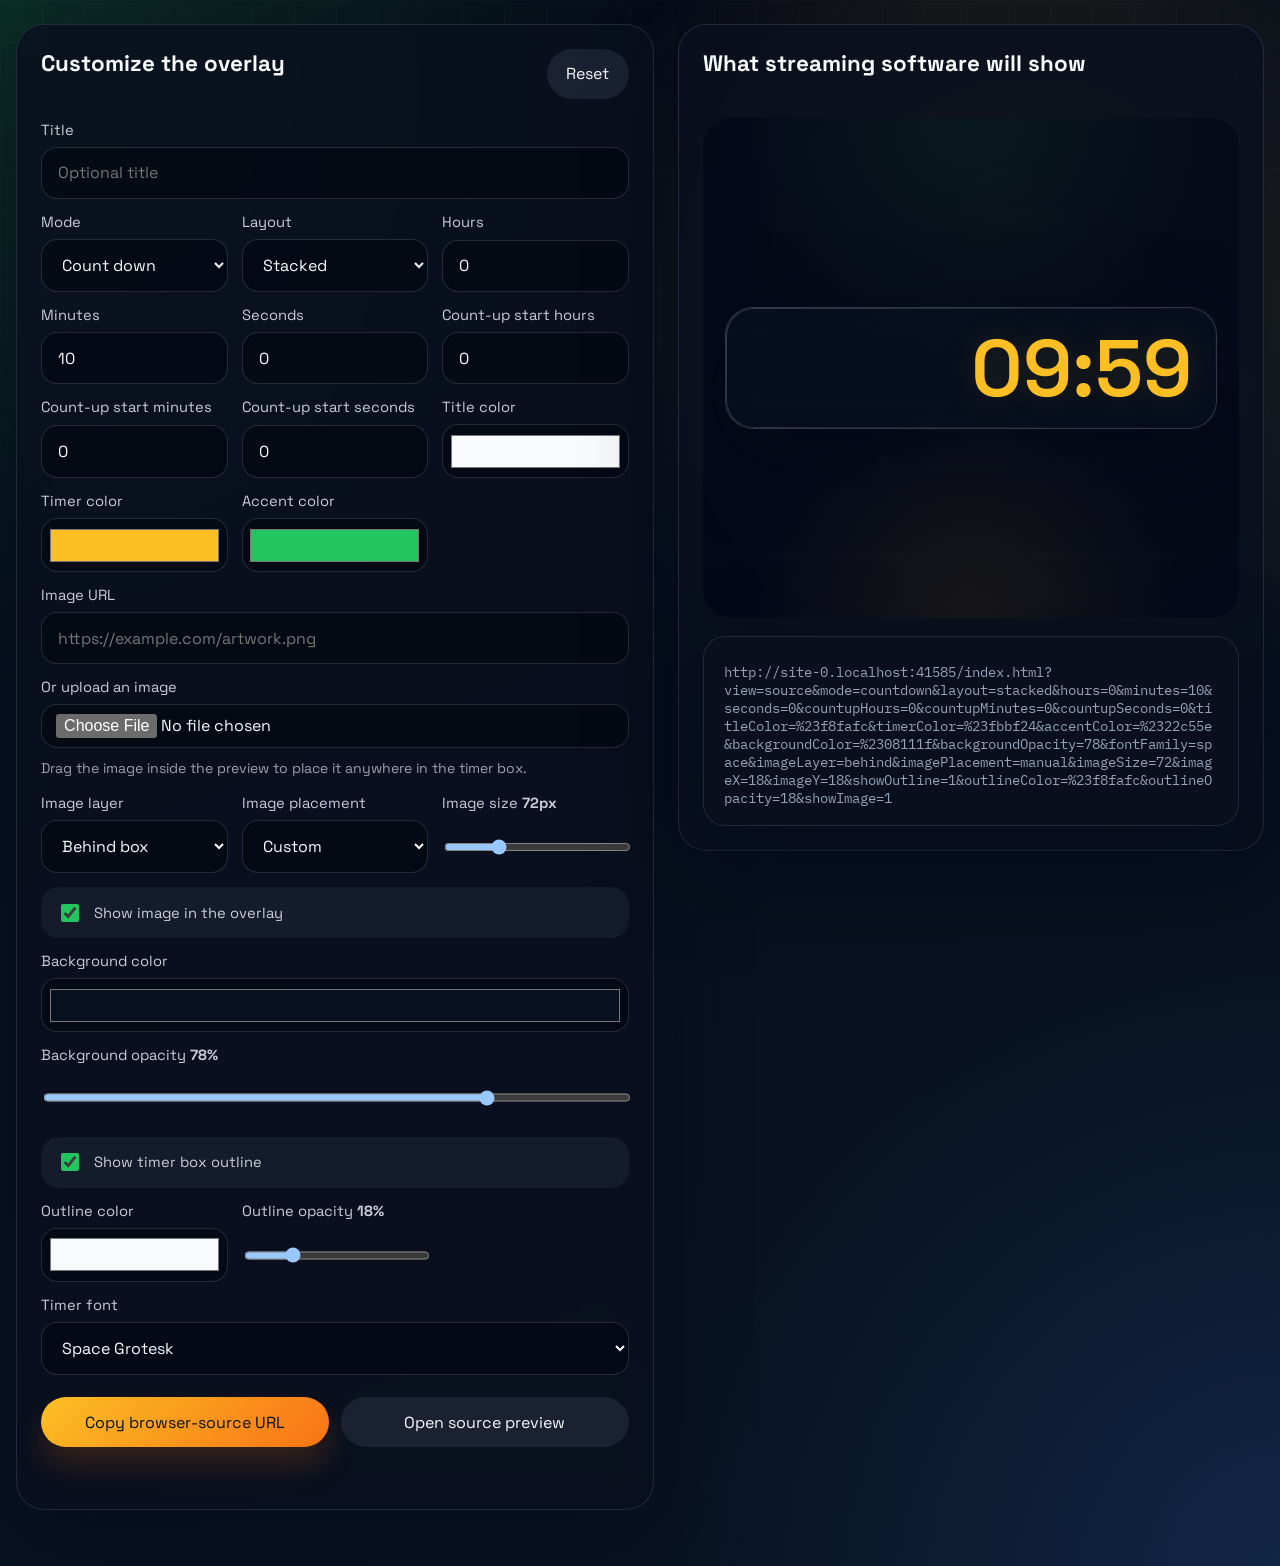
==== index.html @ baf6d39a "Add Stream Timer widget with customizable settings and styles - Created index.html for the main appl" ====
<!DOCTYPE html>
<html lang="en">
  <head>
    <meta charset="UTF-8" />
    <meta name="viewport" content="width=device-width, initial-scale=1.0" />
    <title>Stream Timer</title>
    <meta
      name="description"
      content="Design a stream timer, preview the browser source, and copy a shareable URL for streaming software."
    />
    <link rel="stylesheet" href="styles.css" />
    <script defer src="app.js"></script>
  </head>
  <body>
    <div class="page-shell">
      <main class="workspace" id="helperView">
        <section class="panel controls">
          <div class="panel-heading">
            <div>
              <h2>Customize the overlay</h2>
            </div>
            <button class="ghost-button" id="resetButton" type="button">Reset</button>
          </div>

          <form class="controls-grid" id="timerForm">
            <label class="field field-wide">
              <span>Title</span>
              <input id="titleInput" name="title" type="text" maxlength="60" placeholder="Optional title" />
            </label>

            <label class="field">
              <span>Mode</span>
              <select id="modeInput" name="mode">
                <option value="countdown">Count down</option>
                <option value="countup">Count up</option>
              </select>
            </label>

            <label class="field">
              <span>Layout</span>
              <select id="layoutInput" name="layout">
                <option value="stacked">Stacked</option>
                <option value="split">Split</option>
                <option value="compact">Compact</option>
              </select>
            </label>

            <label class="field">
              <span>Hours</span>
              <input id="hoursInput" name="hours" type="number" min="0" max="24" value="0" />
            </label>

            <label class="field">
              <span>Minutes</span>
              <input id="minutesInput" name="minutes" type="number" min="0" max="59" value="10" />
            </label>

            <label class="field">
              <span>Seconds</span>
              <input id="secondsInput" name="seconds" type="number" min="0" max="59" value="0" />
            </label>

            <label class="field">
              <span>Count-up start hours</span>
              <input id="countupHoursInput" name="countupHours" type="number" min="0" max="24" value="0" />
            </label>

            <label class="field">
              <span>Count-up start minutes</span>
              <input id="countupMinutesInput" name="countupMinutes" type="number" min="0" max="59" value="0" />
            </label>

            <label class="field">
              <span>Count-up start seconds</span>
              <input id="countupSecondsInput" name="countupSeconds" type="number" min="0" max="59" value="0" />
            </label>

            <label class="field">
              <span>Title color</span>
              <input id="titleColorInput" name="titleColor" type="color" value="#f8fafc" />
            </label>

            <label class="field">
              <span>Timer color</span>
              <input id="timerColorInput" name="timerColor" type="color" value="#fbbf24" />
            </label>

            <label class="field">
              <span>Accent color</span>
              <input id="accentColorInput" name="accentColor" type="color" value="#22c55e" />
            </label>

            <label class="field field-wide">
              <span>Image URL</span>
              <input
                id="imageUrlInput"
                name="imageUrl"
                type="url"
                placeholder="https://example.com/artwork.png"
              />
            </label>

            <label class="field field-wide upload-field">
              <span>Or upload an image</span>
              <input id="imageFileInput" name="imageFile" type="file" accept="image/*" />
            </label>

            <p class="field-hint field-wide">Drag the image inside the preview to place it anywhere in the timer box.</p>

            <label class="field">
              <span>Image layer</span>
              <select id="imageLayerInput" name="imageLayer">
                <option value="behind">Behind box</option>
                <option value="front">In front of box</option>
              </select>
            </label>

            <label class="field">
              <span>Image placement</span>
              <select id="imagePlacementInput" name="imagePlacement">
                <option value="manual">Custom</option>
                <option value="center">Centered</option>
                <option value="top-left">Top left</option>
                <option value="top-right">Top right</option>
                <option value="bottom-left">Bottom left</option>
                <option value="bottom-right">Bottom right</option>
              </select>
            </label>

            <label class="field">
              <span>Image size <strong id="imageSizeValue">72px</strong></span>
              <input id="imageSizeInput" name="imageSize" type="range" min="24" max="240" value="72" />
            </label>

            <label class="field field-wide toggle-field">
              <input id="showImageInput" name="showImage" type="checkbox" checked />
              <span>Show image in the overlay</span>
            </label>

            <label class="field field-wide">
              <span>Background color</span>
              <input id="backgroundColorInput" name="backgroundColor" type="color" value="#08111f" />
            </label>

            <label class="field field-wide">
              <span>Background opacity <strong id="backgroundOpacityValue">78%</strong></span>
              <input id="backgroundOpacityInput" name="backgroundOpacity" type="range" min="0" max="100" value="78" />
            </label>

            <label class="field field-wide toggle-field">
              <input id="showOutlineInput" name="showOutline" type="checkbox" checked />
              <span>Show timer box outline</span>
            </label>

            <label class="field">
              <span>Outline color</span>
              <input id="outlineColorInput" name="outlineColor" type="color" value="#f8fafc" />
            </label>

            <label class="field">
              <span>Outline opacity <strong id="outlineOpacityValue">18%</strong></span>
              <input id="outlineOpacityInput" name="outlineOpacity" type="range" min="0" max="100" value="18" />
            </label>

            <label class="field field-wide">
              <span>Timer font</span>
              <select id="fontFamilyInput" name="fontFamily">
                <option value="space">Space Grotesk</option>
                <option value="pokemon">Pokemon-style pixel</option>
                <option value="display">Bold display</option>
              </select>
            </label>
          </form>

          <div class="action-row">
            <button class="primary-button" id="copyUrlButton" type="button">Copy browser-source URL</button>
            <button class="secondary-button" id="openSourceButton" type="button">Open source preview</button>
          </div>
          <p class="feedback" id="copyFeedback" aria-live="polite"></p>
        </section>

        <section class="panel preview-panel">
          <div class="panel-heading">
            <h2>What streaming software will show</h2>
          </div>

          <div class="preview-frame">
            <div class="timer-stage" id="previewStage">
              <img id="previewImage" class="widget-image" alt="Overlay artwork preview" />
              <article class="timer-widget stacked" id="previewWidget" aria-label="Timer preview">
                <div class="widget-copy">
                  <h3 id="previewTitle"></h3>
                </div>
                <div class="widget-time" id="previewTime">10:00</div>
              </article>
            </div>
          </div>

          <div class="source-url-card">
            <div>
              <code id="sourceUrlPreview">Select a configuration to generate the link.</code>
            </div>
          </div>
        </section>
      </main>

      <section class="source-view hidden" id="sourceView" aria-label="Browser source view">
        <div class="timer-stage" id="sourceStage">
          <img id="sourceImage" class="widget-image" alt="Overlay artwork" />
          <article class="timer-widget" id="sourceWidget">
            <div class="widget-copy">
              <h3 id="sourceTitle"></h3>
            </div>
            <div class="widget-time" id="sourceTime">10:00</div>
          </article>
        </div>
      </section>
    </div>
  </body>
</html>
---- styles.css ----
@import url('https://fonts.googleapis.com/css2?family=Space+Grotesk:wght@400;500;700&family=IBM+Plex+Mono:wght@400;500;600&family=Press+Start+2P&family=Bangers&display=swap');

:root {
  color-scheme: dark;
  --bg: #07111f;
  --bg-soft: rgba(10, 18, 33, 0.78);
  --bg-strong: rgba(6, 10, 18, 0.94);
  --panel: rgba(10, 16, 30, 0.84);
  --panel-border: rgba(148, 163, 184, 0.18);
  --text: #f8fafc;
  --muted: #94a3b8;
  --accent: #22c55e;
  --timer: #fbbf24;
  --shadow: 0 24px 90px rgba(2, 6, 23, 0.42);
  --radius-xl: 28px;
  --radius-lg: 20px;
  --radius-md: 14px;
}

* {
  box-sizing: border-box;
}

html {
  min-height: 100%;
}

body {
  margin: 0;
  min-height: 100vh;
  font-family: 'Space Grotesk', 'Trebuchet MS', sans-serif;
  color: var(--text);
  background:
    radial-gradient(circle at top left, rgba(34, 197, 94, 0.2), transparent 34%),
    radial-gradient(circle at 80% 18%, rgba(251, 191, 36, 0.18), transparent 28%),
    radial-gradient(circle at bottom right, rgba(59, 130, 246, 0.16), transparent 30%),
    linear-gradient(160deg, #050816 0%, #07111f 45%, #091423 100%);
  overflow-x: hidden;
}

body::before {
  content: '';
  position: fixed;
  inset: 0;
  pointer-events: none;
  background-image:
    linear-gradient(rgba(255, 255, 255, 0.04) 1px, transparent 1px),
    linear-gradient(90deg, rgba(255, 255, 255, 0.04) 1px, transparent 1px);
  background-size: 42px 42px;
  mask-image: linear-gradient(to bottom, rgba(0, 0, 0, 0.5), transparent 92%);
}

button,
input,
select {
  font: inherit;
}

button {
  border: 0;
  border-radius: 999px;
  padding: 0.9rem 1.2rem;
  cursor: pointer;
  transition: transform 180ms ease, box-shadow 180ms ease, background-color 180ms ease, opacity 180ms ease;
}

button:hover {
  transform: translateY(-1px);
}

button:active {
  transform: translateY(0);
}

input,
select {
  width: 100%;
  border: 1px solid rgba(148, 163, 184, 0.22);
  border-radius: 16px;
  padding: 0.9rem 1rem;
  color: var(--text);
  background: rgba(4, 9, 16, 0.64);
  outline: none;
}

input:focus,
select:focus {
  border-color: rgba(251, 191, 36, 0.65);
  box-shadow: 0 0 0 4px rgba(251, 191, 36, 0.12);
}

input[type='color'] {
  min-height: 54px;
  padding: 0.35rem;
}

input[type='checkbox'] {
  width: 1.1rem;
  height: 1.1rem;
  accent-color: var(--accent);
}

input[type='file'] {
  padding: 0.78rem 1rem;
}

.hidden {
  display: none !important;
}

.page-shell {
  width: min(1280px, calc(100vw - 32px));
  margin: 0 auto;
  padding: 24px 0 56px;
}

.source-url-card,
.panel,
.timer-widget {
  border: 1px solid var(--panel-border);
  background: var(--panel);
  backdrop-filter: blur(18px);
  box-shadow: var(--shadow);
}

.feedback,
.source-url-card code {
  color: var(--muted);
}

.workspace {
  display: grid;
  grid-template-columns: minmax(320px, 1fr) minmax(360px, 0.92fr);
  gap: 24px;
  align-items: start;
}

.panel {
  border-radius: var(--radius-xl);
  padding: 24px;
}

.panel-heading {
  display: flex;
  align-items: start;
  justify-content: space-between;
  gap: 16px;
  margin-bottom: 22px;
}

.panel h2 {
  margin: 0;
  font-size: 1.4rem;
}

.ghost-button,
.secondary-button {
  color: var(--text);
  background: rgba(148, 163, 184, 0.12);
}

.primary-button {
  color: #07111f;
  background: linear-gradient(135deg, #fbbf24, #f97316);
  box-shadow: 0 18px 30px rgba(249, 115, 22, 0.18);
}

.controls-grid {
  display: grid;
  grid-template-columns: repeat(3, minmax(0, 1fr));
  gap: 14px;
}

.field {
  display: grid;
  gap: 8px;
}

.field span {
  color: rgba(226, 232, 240, 0.88);
  font-size: 0.92rem;
}

.field-wide {
  grid-column: 1 / -1;
}

.field-hint {
  margin: -4px 0 0;
  color: rgba(226, 232, 240, 0.68);
  font-size: 0.88rem;
  line-height: 1.5;
}

.toggle-field {
  display: flex;
  align-items: center;
  gap: 12px;
  border-radius: 18px;
  padding: 0.85rem 1rem;
  background: rgba(148, 163, 184, 0.08);
}

.toggle-field span {
  margin: 0;
}

.upload-field input[type='file'] {
  padding: 0.58rem 0.88rem;
}

.action-row {
  display: flex;
  flex-wrap: wrap;
  gap: 12px;
  margin-top: 22px;
}

.action-row button {
  flex: 1 1 220px;
}

.feedback {
  min-height: 1.5em;
  margin: 14px 0 0;
}

.preview-panel {
  display: grid;
  gap: 18px;
}

.badge {
  display: inline-flex;
  align-items: center;
  gap: 8px;
  padding: 0.45rem 0.8rem;
  border-radius: 999px;
  color: #cbd5e1;
  background: rgba(34, 197, 94, 0.12);
  border: 1px solid rgba(34, 197, 94, 0.18);
}

.preview-frame {
  min-height: 500px;
  display: grid;
  place-items: center;
  padding: 22px;
  border-radius: var(--radius-xl);
  background:
    radial-gradient(circle at top, rgba(34, 197, 94, 0.08), transparent 42%),
    radial-gradient(circle at bottom, rgba(251, 191, 36, 0.08), transparent 38%),
    rgba(2, 6, 23, 0.55);
  overflow: hidden;
}

.timer-stage {
  position: relative;
  width: min(100%, 840px);
  min-height: 420px;
  display: grid;
  place-items: center;
  overflow: visible;
}

.timer-widget {
  --widget-gap: 1rem;
  --widget-font: 'Space Grotesk', 'Trebuchet MS', sans-serif;
  position: relative;
  z-index: 2;
  display: grid;
  align-items: center;
  gap: var(--widget-gap);
  width: min(100%, 560px);
  padding: 24px;
  border-radius: 28px;
  background: linear-gradient(180deg, rgba(8, 15, 28, 0.88), rgba(7, 12, 22, 0.96));
  font-family: var(--widget-font);
}

.timer-widget::after {
  content: '';
  position: absolute;
  inset: 0;
  border-radius: inherit;
  padding: 1px;
  background: linear-gradient(135deg, rgba(255, 255, 255, 0.18), rgba(255, 255, 255, 0));
  mask:
    linear-gradient(#000 0 0) content-box,
    linear-gradient(#000 0 0);
  mask-composite: exclude;
  pointer-events: none;
}

.timer-widget.stacked {
  grid-template-columns: 72px minmax(0, 1fr) auto;
}

.timer-widget.split {
  grid-template-columns: minmax(0, 1fr) auto;
  grid-template-areas:
    'media time'
    'copy time';
}

.timer-widget.split .widget-image {
  grid-area: media;
}

.timer-widget.split .widget-copy {
  grid-area: copy;
}

.timer-widget.split .widget-time {
  grid-area: time;
}

.timer-widget.compact {
  grid-template-columns: 64px minmax(0, 1fr);
}

.timer-widget.compact .widget-time {
  grid-column: 1 / -1;
  text-align: left;
}

.timer-widget.no-image {
  grid-template-columns: minmax(0, 1fr) auto;
}

.timer-widget.no-image .widget-image {
  display: none;
}

.timer-widget.no-image .widget-time {
  grid-column: auto;
}

.widget-image {
  position: absolute;
  left: 50%;
  top: 50%;
  transform: translate(-50%, -50%);
  width: 72px;
  height: 72px;
  object-fit: cover;
  border-radius: 0;
  background: transparent;
  border: 0;
  box-shadow: none;
  cursor: grab;
  z-index: 1;
}

.widget-copy {
  min-width: 0;
  position: relative;
  z-index: 1;
}

.widget-copy h3 {
  margin: 0;
  font-size: clamp(1.25rem, 3vw, 2rem);
  line-height: 1.02;
  letter-spacing: -0.04em;
  overflow-wrap: anywhere;
  font-family: inherit;
}

.widget-time {
  font-size: clamp(2.5rem, 7vw, 5rem);
  font-weight: 600;
  line-height: 0.9;
  color: var(--timer);
  text-shadow: 0 0 30px rgba(251, 191, 36, 0.16);
  font-family: inherit;
  position: relative;
  z-index: 1;
}

.source-url-card {
  border-radius: 22px;
  padding: 18px 20px;
}

.source-url-card code {
  display: block;
  margin-top: 8px;
  overflow-wrap: anywhere;
  font-family: 'IBM Plex Mono', monospace;
  font-size: 0.85rem;
}

.source-view {
  min-height: 100vh;
  display: grid;
  place-items: center;
  padding: 28px;
}

body.source-mode {
  background: transparent;
}

body.source-mode::before,
body.source-mode .workspace,
body.source-mode .source-url-card {
  display: none;
}

body.source-mode .page-shell {
  width: 100%;
  min-height: 100vh;
  padding: 0;
}

body.source-mode .source-view {
  display: grid;
}

body.source-mode .timer-stage {
  width: min(100%, 960px);
  min-height: 420px;
}

body.source-mode .timer-widget {
  width: min(100%, 560px);
  background: rgba(4, 8, 15, 0.6);
  backdrop-filter: blur(14px);
}

@media (max-width: 1040px) {
  .workspace {
    grid-template-columns: 1fr;
  }

  .preview-frame {
    min-height: 420px;
  }

  .timer-stage {
    min-height: 360px;
  }
}

@media (max-width: 720px) {
  .page-shell {
    width: min(100vw - 18px, 1280px);
    padding-top: 18px;
  }

  .panel,
  .source-url-card,
  .timer-widget {
    border-radius: 20px;
  }

  .controls-grid {
    grid-template-columns: 1fr;
  }

  .timer-widget.stacked,
  .timer-widget.compact,
  .timer-widget.split {
    grid-template-columns: 1fr;
    grid-template-areas: none;
  }

  .timer-widget.split .widget-image,
  .timer-widget.split .widget-copy,
  .timer-widget.split .widget-time {
    grid-area: auto;
  }

  .timer-stage {
    min-height: 320px;
  }

  .timer-widget {
    justify-items: start;
  }

  .widget-time {
    font-size: clamp(2.2rem, 16vw, 4rem);
  }
}
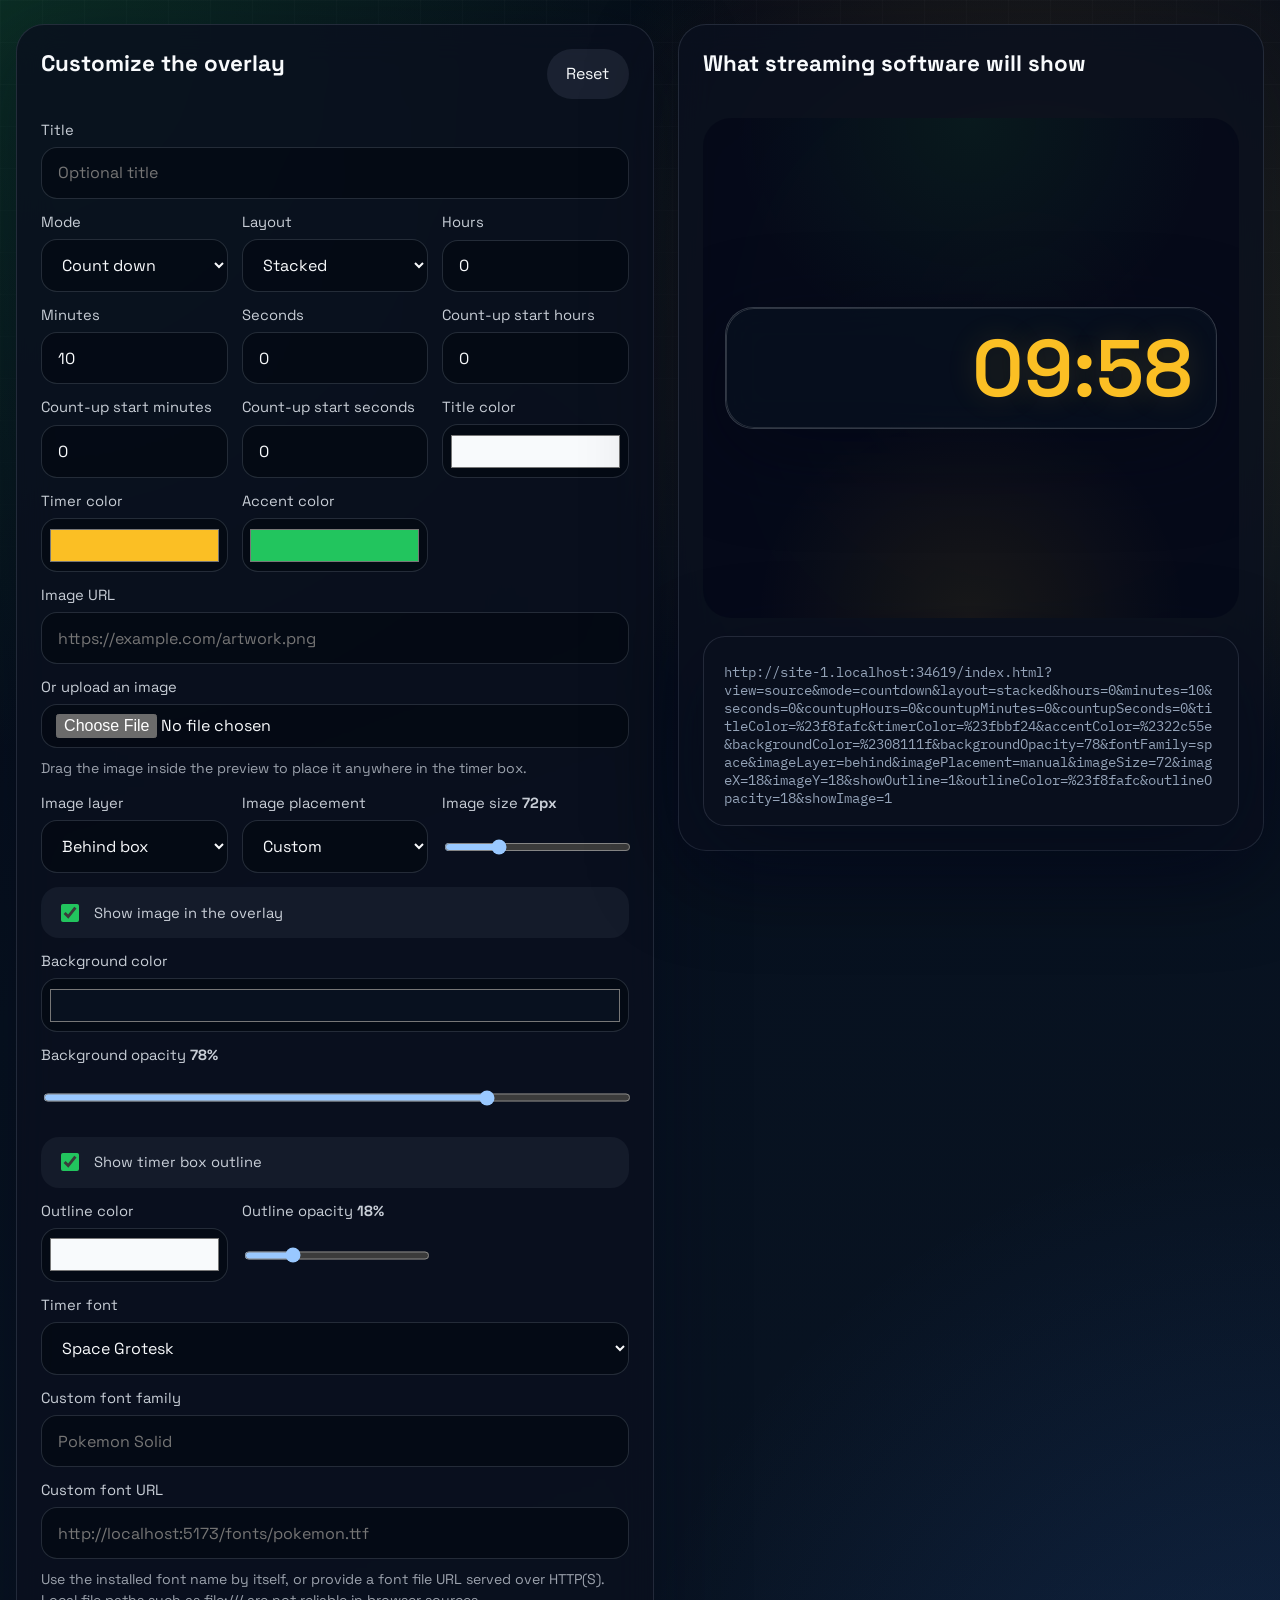
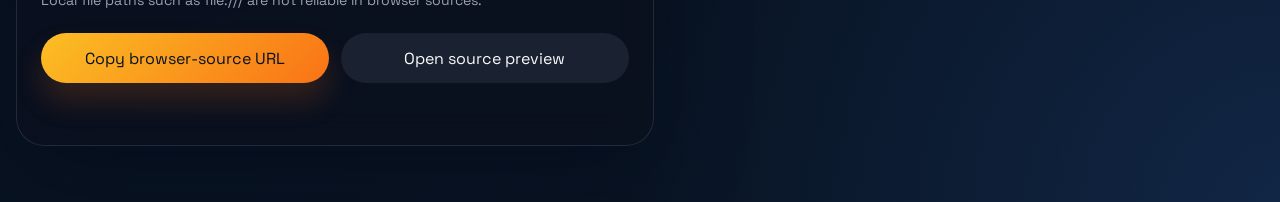
==== commit 0aa56906: "Enhance font customization options and improve widget styling" ====
--- a/index.html
+++ b/index.html
@@ -168,8 +168,21 @@
                 <option value="space">Space Grotesk</option>
                 <option value="pokemon">Pokemon-style pixel</option>
                 <option value="display">Bold display</option>
-              </select>
-            </label>
+                <option value="custom">Custom font</option>
+              </select>
+            </label>
+
+            <label class="field field-wide">
+              <span>Custom font family</span>
+              <input id="customFontFamilyInput" name="customFontFamily" type="text" placeholder="Pokemon Solid" />
+            </label>
+
+            <label class="field field-wide">
+              <span>Custom font URL</span>
+              <input id="customFontUrlInput" name="customFontUrl" type="url" placeholder="http://localhost:5173/fonts/pokemon.ttf" />
+            </label>
+
+            <p class="field-hint field-wide">Use the installed font name by itself, or provide a font file URL served over HTTP(S). Local file paths such as file:/// are not reliable in browser sources.</p>
           </form>
 
           <div class="action-row">
--- a/styles.css
+++ b/styles.css
@@ -292,6 +292,17 @@
   pointer-events: none;
 }
 
+.timer-widget.no-outline,
+.timer-widget.no-outline::before {
+  border: 0 !important;
+  border-color: transparent !important;
+  box-shadow: none !important;
+}
+
+.timer-widget.no-outline::after {
+  display: none !important;
+}
+
 .timer-widget.stacked {
   grid-template-columns: 72px minmax(0, 1fr) auto;
 }
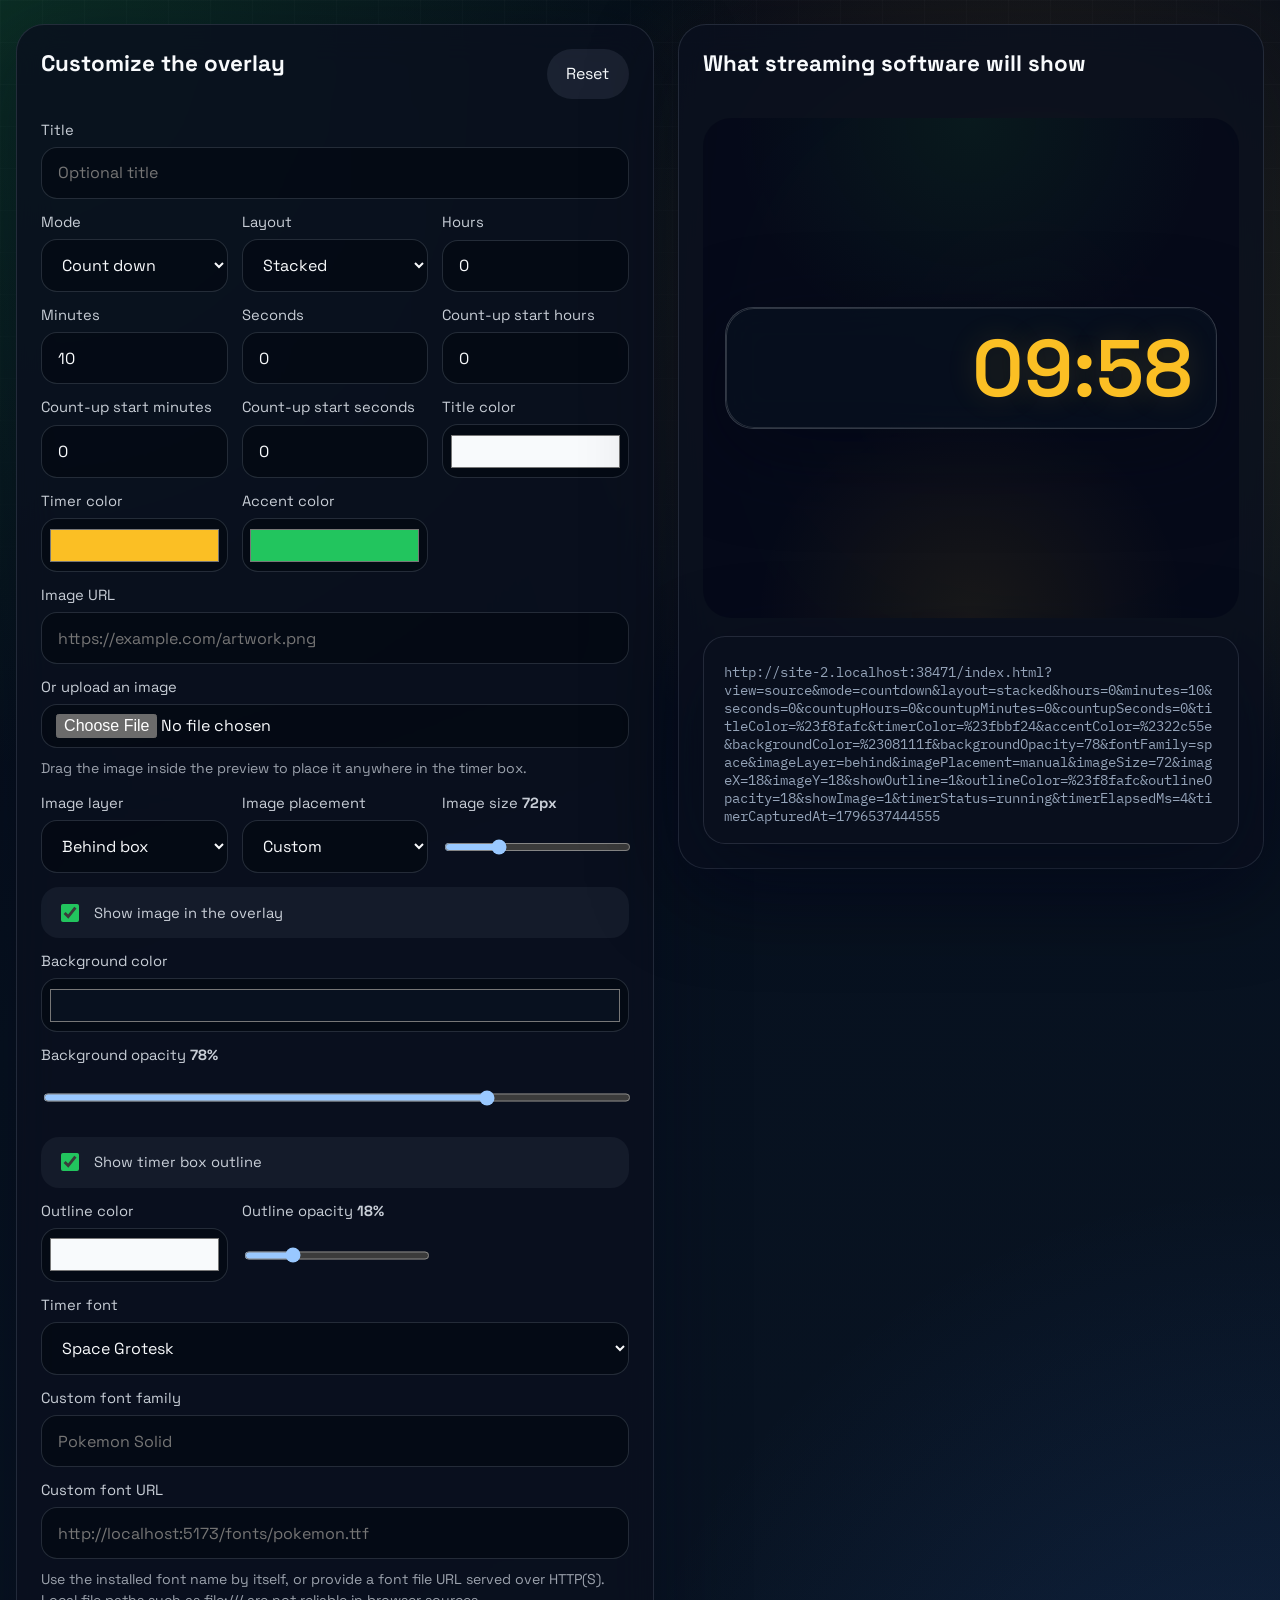
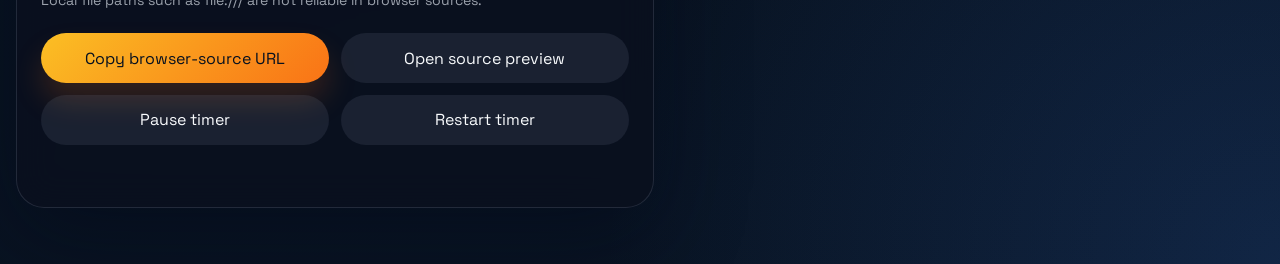
==== commit a9e4d7ec: "Add timer control buttons for pausing and restarting the timer" ====
--- a/index.html
+++ b/index.html
@@ -188,6 +188,8 @@
           <div class="action-row">
             <button class="primary-button" id="copyUrlButton" type="button">Copy browser-source URL</button>
             <button class="secondary-button" id="openSourceButton" type="button">Open source preview</button>
+            <button class="secondary-button" id="pauseTimerButton" type="button">Pause timer</button>
+            <button class="ghost-button" id="restartTimerButton" type="button">Restart timer</button>
           </div>
           <p class="feedback" id="copyFeedback" aria-live="polite"></p>
         </section>
--- a/styles.css
+++ b/styles.css
@@ -1,4 +1,10 @@
 @import url('https://fonts.googleapis.com/css2?family=Space+Grotesk:wght@400;500;700&family=IBM+Plex+Mono:wght@400;500;600&family=Press+Start+2P&family=Bangers&display=swap');
+
+@font-face {
+  font-family: 'Pokemon Solid';
+  src: url('./fonts/Pokemon Solid.ttf') format('truetype');
+  font-display: swap;
+}
 
 :root {
   color-scheme: dark;
